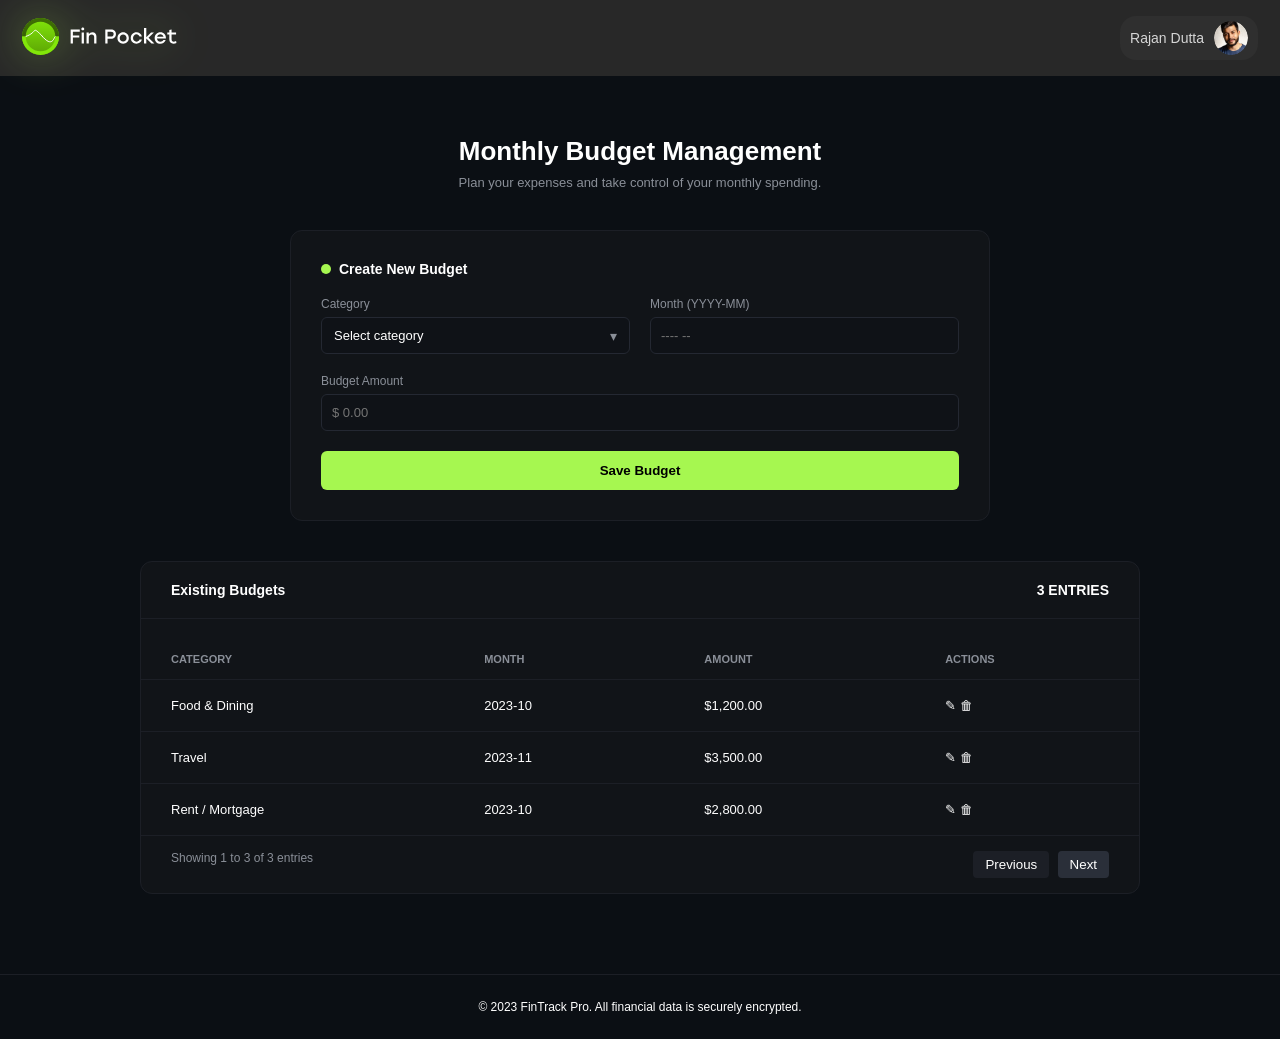
==== buget.html @ e244d8e3 "monthly buget done" ====
<!doctype html>
<html lang="en">
  <head>
    <meta charset="UTF-8" />
    <meta name="viewport" content="width=device-width, initial-scale=1.0" />
    <title>Fin Pocket Dashboard</title>

    <link
      href="https://fonts.googleapis.com/css2?family=Poppins:wght@300;400;500;600;700&display=swap"
      rel="stylesheet"
    />

    <link rel="stylesheet" href="topbar.css" />
    <link rel="stylesheet" href="./styles/buget.css" />
  </head>

  <body>
    <!-- NAVBAR -->
    <header class="topbar">
      <div class="topbar-left">
        <div class="brand">
          <a
            href="https://bikram8538.github.io/fin-pocket/"
            target="_blank"
            class="brand-logo"
          >
            <figure>
              <img src="./assets/dashboard/logo.svg" alt="logo" />
            </figure>
          </a>
        </div>
      </div>

      <div class="topbar-right">
        

        <div class="profile-mini">
          <strong class="name">Rajan Dutta</strong>
          <span class="avatar"></span>
        </div>
      </div>
    </header>

  
    <div class="title-section">
      <h1>Monthly Budget Management</h1>
      <p>Plan your expenses and take control of your monthly spending.</p>
    </div>

  
    <div class="card budget-card">
      <div class="card-header">
        <span class="green-dot"></span>
        Create New Budget
      </div>

      <div class="form-row">
       <div class="form-group custom-select-wrapper">
  <label>Category</label>

  <div class="custom-select">
    <div class="select-trigger">
      Select category
    </div>

    <div class="select-dropdown">
      <div class="select-item">Housing</div>
      <div class="select-item">Food</div>
      <div class="select-item">Transport</div>
      <div class="select-item">Bills</div>
      <div class="select-item">EMI</div>
    </div>
  </div>
</div>

        <div class="form-group">
          <label>Month (YYYY-MM)</label>
          <input type="text" placeholder="---- --" />
        </div>
      </div>

      <div class="form-group full">
        <label>Budget Amount</label>
        <input type="text" placeholder="$ 0.00" />
      </div>

      <button class="btn-green">Save Budget</button>
    </div>


    <div class="card table-card">
      <div class="card-header table-header">
        <div>
          <span class="green-dot"></span>
          Existing Budgets
        </div>
        <div class="entries">3 ENTRIES</div>
      </div>

      <table>
        <thead>
          <tr>
            <th>CATEGORY</th>
            <th>MONTH</th>
            <th>AMOUNT</th>
            <th>ACTIONS</th>
          </tr>
        </thead>

        <tbody>
          <tr>
            <td>Food & Dining</td>
            <td>2023-10</td>
            <td>$1,200.00</td>
            <td>✎ 🗑</td>
          </tr>

          <tr>
            <td>Travel</td>
            <td>2023-11</td>
            <td>$3,500.00</td>
            <td>✎ 🗑</td>
          </tr>

          <tr>
            <td>Rent / Mortgage</td>
            <td>2023-10</td>
            <td>$2,800.00</td>
            <td>✎ 🗑</td>
          </tr>
        </tbody>
      </table>

      <div class="table-footer">
        <span>Showing 1 to 3 of 3 entries</span>
        <div class="pagination">
          <button>Previous</button>
          <button class="active">Next</button>
        </div>
      </div>
    </div>

    <!-- FOOTER -->
    <div class="footer">
      <p class="foot">
        © 2023 FinTrack Pro. All financial data is securely encrypted.
      </p>
    </div>
  </body>
  <script src="./js/dashboard.js"></script>
</html>
---- topbar.css ----
.brand {
  display: flex;
  align-items: center;
}
.brand-logo {
  filter: drop-shadow(0 0 22px rgba(185, 255, 90, 0.35));
}
.topbar {
  display: flex;
  align-items: center;
  justify-content: space-between;
  background: #282828;
  padding: 16px 22px;
}
.topbar-right {
  display: flex;
  align-items: center;
  gap: 12px;
}

.profile-mini {
  display: flex;
  justify-content: center;
  align-items: center;
  gap: 10px;
  padding: 5px 10px;
  border-radius: 16px;
  border: 1px solid var(--stroke);
  background: rgba(255, 255, 255, 0.03);
}
.profile-mini .name {
  font-size: 14px;
  letter-spacing: var(--letter-spacing-300);
  color: rgba(255, 255, 255, 0.8);
  font-weight: 400;
}
.profile-mini .avatar {
  width: 34px;
  height: 34px;
  border-radius: 50%;
  background: url("../assets/dashboard/profile.svg") center / contain no-repeat;
}

/* ✅ TOPBAR LEFT (menu + h1) */
.topbar-left {
  display: flex;
  align-items: center;
  gap: 12px;
}
---- styles/buget.css ----
* {
  margin: 0;
  padding: 0;
  box-sizing: border-box;
}

body {
  background: #0b0f14;
  font-family: 'Inter', sans-serif;
  color: #ffffff;
}

/* NAVBAR */
.navbar {
  height: 60px;
  background: #12161c;
  display: flex;
  justify-content: space-between;
  align-items: center;
  padding: 0 40px;
  border-bottom: 1px solid #1c1f26;
}

.nav-left {
  display: flex;
  align-items: center;
  gap: 10px;
}

.logo-dot {
  width: 12px;
  height: 12px;
  background: #a6f750;
  border-radius: 50%;
}

.logo-text {
  font-weight: 600;
  font-size: 14px;
}

.nav-right {
  display: flex;
  align-items: center;
  gap: 12px;
}

.profile {
  width: 28px;
  height: 28px;
  background: #999;
  border-radius: 50%;
}

/* TITLE */
.title-section {
  text-align: center;
  margin-top: 60px;
}

.title-section h1 {
  font-size: 26px;
  font-weight: 700;
}

.title-section p {
  font-size: 13px;
  color: #8a8f98;
  margin-top: 8px;
}

/* CARDS */
.card {
  background: #111418;
  border: 1px solid #1c1f26;
  border-radius: 12px;
  padding: 30px;
  margin: 40px auto;
}

.budget-card {
  max-width: 700px;
}

.table-card {
  max-width: 1000px;
  padding: 0;
  overflow: hidden;
}

/* CARD HEADER */
.card-header {
  font-weight: 600;
  font-size: 14px;
  margin-bottom: 20px;
  display: flex;
  align-items: center;
  gap: 8px;
}

.table-header {
  padding: 20px 30px;
  border-bottom: 1px solid #1c1f26;
  justify-content: space-between;
}

.green-dot {
  width: 10px;
  height: 10px;
  background: #a6f750;
  border-radius: 50%;
}

/* FORM */
.form-row {
  display: flex;
  gap: 20px;
}

.form-group {
  flex: 1;
  display: flex;
  flex-direction: column;
  margin-bottom: 20px;
}

.form-group label {
  font-size: 12px;
  margin-bottom: 6px;
  color: #8a8f98;
}

input, select {
  background: #0f1217;
  border: 1px solid #242832;
  border-radius: 6px;
  padding: 10px;
  color: white;
  font-size: 13px;
}

.full {
  width: 100%;
}

.btn-green {
  background: #a6f750;
  color: black;
  border: none;
  padding: 12px;
  border-radius: 6px;
  font-weight: 600;
  width: 100%;
  cursor: pointer;
  transition: 0.3s;
}

.btn-green:hover {
  background: #93e640;
}

/* TABLE */
table {
  width: 100%;
  border-collapse: collapse;
}

th {
  font-size: 11px;
  color: #8a8f98;
  text-align: left;
  padding: 14px 30px;
  border-bottom: 1px solid #1c1f26;
}

td {
  padding: 18px 30px;
  border-bottom: 1px solid #1c1f26;
  font-size: 13px;
}

tbody tr:hover {
  background: #151a21;
}

/* FOOTER */
.table-footer {
  display: flex;
  justify-content: space-between;
  padding: 15px 30px;
  font-size: 12px;
  color: #8a8f98;
}

.pagination button {
  background: #1c1f26;
  border: none;
  color: white;
  padding: 6px 12px;
  border-radius: 4px;
  margin-left: 5px;
  cursor: pointer;
}

.pagination .active {
  background: #2a2f39;
}

/* PAGE FOOTER */
.footer {
  text-align: center;
  font-size: 12px;
  color:#FFFFFF;
  padding: 25px 0;
  margin-top: 80px;

  border-top: 1px solid #1c1f26;
  background: #0b0f14;   
}
/* CUSTOM SELECT */
.custom-select {
  position: relative;
  width: 100%;
}

.select-trigger {
  background: #0f1217;
  border: 1px solid #242832;
  border-radius: 6px;
  padding: 10px;
  font-size: 13px;
  cursor: pointer;
}

/* DROPDOWN CARD */
.select-dropdown {
  position: absolute;
  top: 110%;
  left: 0;
  width: 100%;
  background: #2a2a2a;
  border-radius: 12px;
  padding: 15px 0;
  display: none;
  box-shadow: 0 10px 25px rgba(0,0,0,0.4);
  z-index: 10;
}

/* ITEM STYLE */
.select-item {
  padding: 12px 20px;
  display: flex;
  justify-content: space-between;
  align-items: center;
  cursor: pointer;
  color: white;
  font-size: 14px;
  position: relative;
}


.select-item::after {
  content: "↗";
  position: absolute;
  right: 20px;
  background: #a6f750;
  color: black;
  font-size: 12px;
  width: 22px;
  height: 22px;
  border-radius: 50%;
  display: flex;
  align-items: center;
  justify-content: center;
}

.select-item:hover {
  background: rgba(166, 247, 80, 0.08);
}
.select-trigger {
  background: #0f1217;
  border: 1px solid #242832;
  border-radius: 6px;
  padding: 10px 40px 10px 12px;  /* right side space */
  font-size: 13px;
  cursor: pointer;
  position: relative;
}


.select-trigger::after {
  content: "▾";
  position: absolute;
  right: 12px;
  top: 50%;
  transform: translateY(-50%);
  font-size: 14px;
  color: #8a8f98;
  pointer-events: none;
  transition: 0.3s;
}
img {
  max-width: 100%;
  height: auto;
}

.container {
  width: 100%;
  padding: 0 15px;
}

/* Rotate when open */
.custom-select.active .select-trigger::after {
  transform: translateY(-50%) rotate(180deg);
}
/* ===============================
   RESPONSIVE DESIGN
================================= */

/* Large Devices (1200px and down) */
@media (max-width: 1200px) {
  .table-card {
    max-width: 95%;
  }

  .budget-card {
    max-width: 90%;
  }
}

/* Medium Devices (992px and down) */
@media (max-width: 992px) {

  .title-section h1 {
    font-size: 22px;
  }

  .card {
    padding: 25px;
  }

  th, td {
    padding: 14px 20px;
  }
}

/* Tablets (768px and down) */
@media (max-width: 768px) {

  /* Navbar */
  .topbar {
    padding: 0 20px;
  }

  .profile-mini .name {
    display: none;
  }

  /* Form Row Stack */
  .form-row {
    flex-direction: column;
  }

  .budget-card {
    padding: 20px;
  }

  .table-card {
    margin: 20px;
  }

  /* Table Scroll */
  .table-card {
    overflow-x: auto;
  }

  table {
    min-width: 700px;
  }

  .table-footer {
    flex-direction: column;
    gap: 10px;
    align-items: flex-start;
  }
}

/* Mobile Devices (576px and down) */
@media (max-width: 576px) {

  .title-section {
    margin-top: 40px;
    padding: 0 15px;
  }

  .title-section h1 {
    font-size: 18px;
  }

  .title-section p {
    font-size: 12px;
  }

  .card {
    margin: 20px 15px;
    padding: 18px;
  }

  .card-header {
    font-size: 13px;
  }

  th {
    font-size: 10px;
  }

  td {
    font-size: 12px;
  }

  .btn-green {
    padding: 10px;
    font-size: 13px;
  }

  .footer {
    padding: 20px 10px;
    font-size: 11px;
  }
}

/* Small Mobile (400px and down) */
@media (max-width: 400px) {

  .title-section h1 {
    font-size: 16px;
  }

  .select-trigger {
    font-size: 12px;
    padding: 8px 35px 8px 10px;
  }

  input {
    font-size: 12px;
    padding: 8px;
  }

  .card {
    padding: 15px;
  }

  .pagination button {
    padding: 5px 8px;
    font-size: 11px;
  }
}

/* Extra Small Devices (320px and down) */
@media (max-width: 320px) {

  body {
    font-size: 12px;
  }

  .title-section h1 {
    font-size: 14px;
  }

  .title-section p {
    font-size: 11px;
  }

  .card {
    margin: 15px 8px;
    padding: 12px;
  }

  .btn-green {
    font-size: 12px;
    padding: 8px;
  }

  .table-footer span {
    font-size: 10px;
  }

  .pagination button {
    font-size: 10px;
    padding: 4px 6px;
  }
}
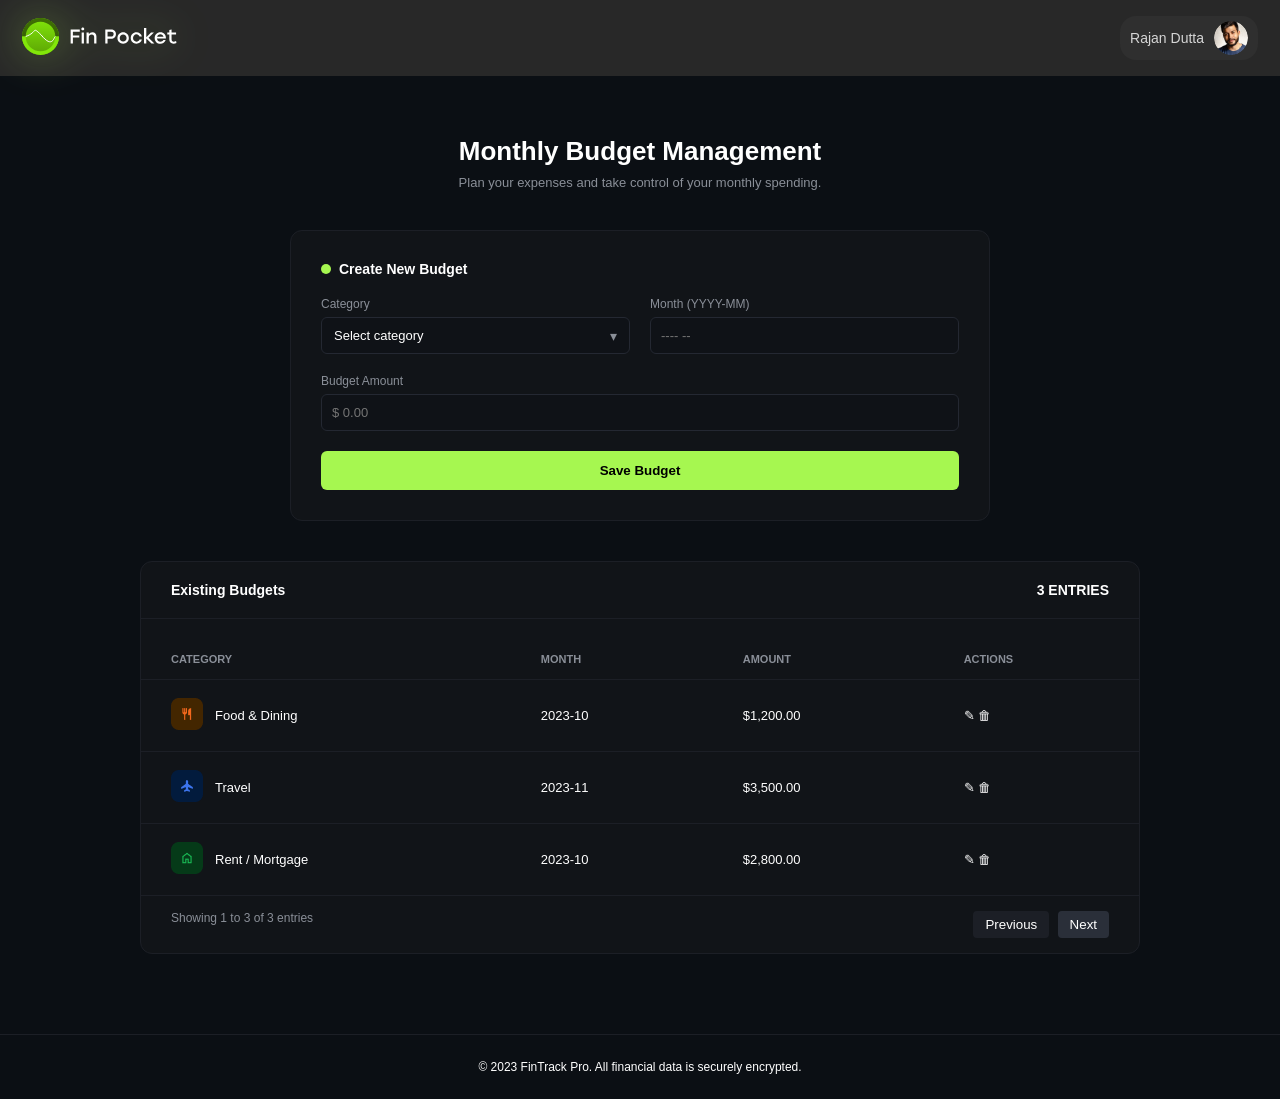
==== commit 3a8b8202: "icon complete" ====
--- a/buget.html
+++ b/buget.html
@@ -109,26 +109,44 @@
 
         <tbody>
           <tr>
-            <td>Food & Dining</td>
-            <td>2023-10</td>
-            <td>$1,200.00</td>
-            <td>✎ 🗑</td>
-          </tr>
+       <tbody>
+  <tr>
+    <td>
+      <div class="category">
+        <span class="cat-icon food"><img src="./assets/icon-1.png" alt=""></span>
+        Food & Dining
+      </div>
+    </td>
+    <td>2023-10</td>
+    <td>$1,200.00</td>
+    <td class="actions">✎ 🗑</td>
+  </tr>
 
-          <tr>
-            <td>Travel</td>
-            <td>2023-11</td>
-            <td>$3,500.00</td>
-            <td>✎ 🗑</td>
-          </tr>
+  <tr>
+    <td>
+      <div class="category">
+        <span class="cat-icon travel"><img src="./assets/icon-2.png" alt=""></span>
+        Travel
+      </div>
+    </td>
+    <td>2023-11</td>
+    <td>$3,500.00</td>
+    <td class="actions">✎ 🗑</td>
+  </tr>
 
-          <tr>
-            <td>Rent / Mortgage</td>
-            <td>2023-10</td>
-            <td>$2,800.00</td>
-            <td>✎ 🗑</td>
-          </tr>
-        </tbody>
+  <tr>
+    <td>
+      <div class="category">
+        <span class="cat-icon rent"><img src="./assets/icon-3.png" alt=""></span>
+        Rent / Mortgage
+      </div>
+    </td>
+    <td>2023-10</td>
+    <td>$2,800.00</td>
+    <td class="actions">✎ 🗑</td>
+  </tr>
+</tbody>
+
       </table>
 
       <div class="table-footer">
--- a/styles/buget.css
+++ b/styles/buget.css
@@ -6,7 +6,7 @@
 
 body {
   background: #0b0f14;
-  font-family: 'Inter', sans-serif;
+  font-family: "Inter", sans-serif;
   color: #ffffff;
 }
 
@@ -116,6 +116,16 @@
   display: flex;
   gap: 20px;
 }
+.category {
+  display: flex;
+  display: flex;
+  align-items: center;
+}
+.cat-icon > img {
+  width: 32px;
+  object-fit: cover;
+  margin-right: 12px;
+}
 
 .form-group {
   flex: 1;
@@ -130,7 +140,8 @@
   color: #8a8f98;
 }
 
-input, select {
+input,
+select {
   background: #0f1217;
   border: 1px solid #242832;
   border-radius: 6px;
@@ -210,12 +221,12 @@
 .footer {
   text-align: center;
   font-size: 12px;
-  color:#FFFFFF;
+  color: #ffffff;
   padding: 25px 0;
   margin-top: 80px;
 
   border-top: 1px solid #1c1f26;
-  background: #0b0f14;   
+  background: #0b0f14;
 }
 /* CUSTOM SELECT */
 .custom-select {
@@ -242,7 +253,7 @@
   border-radius: 12px;
   padding: 15px 0;
   display: none;
-  box-shadow: 0 10px 25px rgba(0,0,0,0.4);
+  box-shadow: 0 10px 25px rgba(0, 0, 0, 0.4);
   z-index: 10;
 }
 
@@ -257,7 +268,6 @@
   font-size: 14px;
   position: relative;
 }
-
 
 .select-item::after {
   content: "↗";
@@ -281,12 +291,11 @@
   background: #0f1217;
   border: 1px solid #242832;
   border-radius: 6px;
-  padding: 10px 40px 10px 12px;  /* right side space */
+  padding: 10px 40px 10px 12px; /* right side space */
   font-size: 13px;
   cursor: pointer;
   position: relative;
 }
-
 
 .select-trigger::after {
   content: "▾";
@@ -330,7 +339,6 @@
 
 /* Medium Devices (992px and down) */
 @media (max-width: 992px) {
-
   .title-section h1 {
     font-size: 22px;
   }
@@ -339,14 +347,14 @@
     padding: 25px;
   }
 
-  th, td {
+  th,
+  td {
     padding: 14px 20px;
   }
 }
 
 /* Tablets (768px and down) */
 @media (max-width: 768px) {
-
   /* Navbar */
   .topbar {
     padding: 0 20px;
@@ -387,7 +395,6 @@
 
 /* Mobile Devices (576px and down) */
 @media (max-width: 576px) {
-
   .title-section {
     margin-top: 40px;
     padding: 0 15px;
@@ -402,7 +409,7 @@
   }
 
   .card {
-    margin: 20px 15px;
+    margin: 20px auto 15px;
     padding: 18px;
   }
 
@@ -431,7 +438,6 @@
 
 /* Small Mobile (400px and down) */
 @media (max-width: 400px) {
-
   .title-section h1 {
     font-size: 16px;
   }
@@ -458,7 +464,6 @@
 
 /* Extra Small Devices (320px and down) */
 @media (max-width: 320px) {
-
   body {
     font-size: 12px;
   }
@@ -472,7 +477,7 @@
   }
 
   .card {
-    margin: 15px 8px;
+    margin: 15px auto 8px;
     padding: 12px;
   }
 
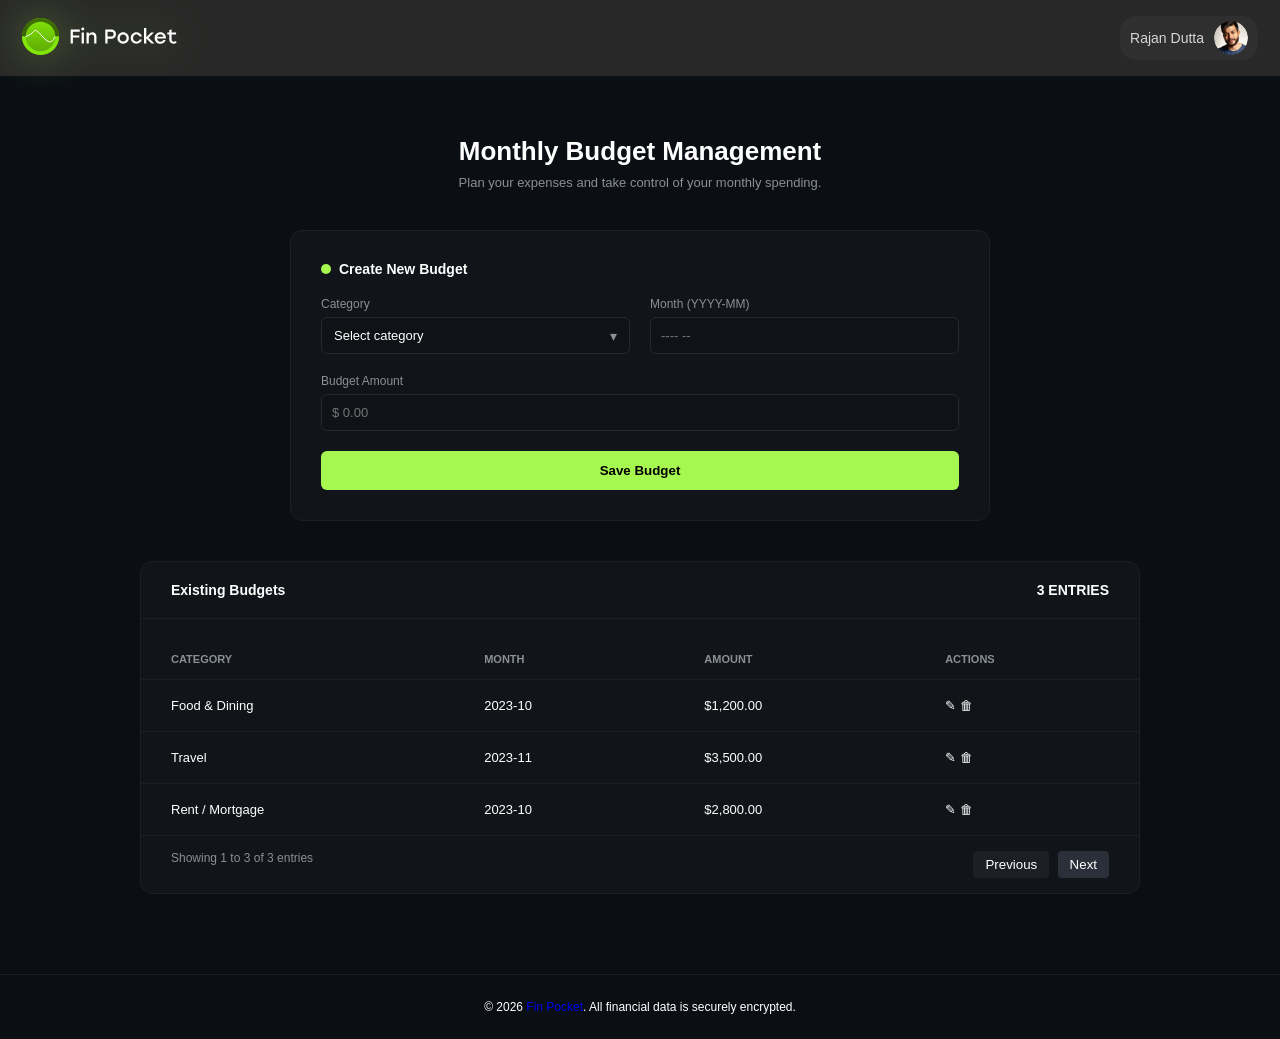
==== commit e2c20763: "icon added category" ====
--- a/buget.html
+++ b/buget.html
@@ -1,169 +1,146 @@
 <!doctype html>
 <html lang="en">
-  <head>
-    <meta charset="UTF-8" />
-    <meta name="viewport" content="width=device-width, initial-scale=1.0" />
-    <title>Fin Pocket Dashboard</title>
 
-    <link
-      href="https://fonts.googleapis.com/css2?family=Poppins:wght@300;400;500;600;700&display=swap"
-      rel="stylesheet"
-    />
+<head>
+  <meta charset="UTF-8" />
+  <meta name="viewport" content="width=device-width, initial-scale=1.0" />
+  <title>Fin Pocket Dashboard</title>
 
-    <link rel="stylesheet" href="topbar.css" />
-    <link rel="stylesheet" href="./styles/buget.css" />
-  </head>
+  <link href="https://fonts.googleapis.com/css2?family=Poppins:wght@300;400;500;600;700&display=swap"
+    rel="stylesheet" />
 
-  <body>
-    <!-- NAVBAR -->
-    <header class="topbar">
-      <div class="topbar-left">
-        <div class="brand">
-          <a
-            href="https://bikram8538.github.io/fin-pocket/"
-            target="_blank"
-            class="brand-logo"
-          >
-            <figure>
-              <img src="./assets/dashboard/logo.svg" alt="logo" />
-            </figure>
-          </a>
+  <link rel="stylesheet" href="topbar.css" />
+  <link rel="stylesheet" href="./styles/buget.css" />
+</head>
+
+<body>
+  <!-- NAVBAR -->
+  <header class="topbar">
+    <div class="topbar-left">
+      <div class="brand">
+        <a href="https://bikram8538.github.io/fin-pocket/" target="_blank" class="brand-logo">
+          <figure>
+            <img src="./assets/dashboard/logo.svg" alt="logo" />
+          </figure>
+        </a>
+      </div>
+    </div>
+
+    <div class="topbar-right">
+
+
+      <div class="profile-mini">
+        <strong class="name">Rajan Dutta</strong>
+        <span class="avatar"></span>
+      </div>
+    </div>
+  </header>
+
+
+  <div class="title-section">
+    <h1>Monthly Budget Management</h1>
+    <p>Plan your expenses and take control of your monthly spending.</p>
+  </div>
+
+
+  <div class="card budget-card">
+    <div class="card-header">
+      <span class="green-dot"></span>
+      Create New Budget
+    </div>
+
+    <div class="form-row">
+      <div class="form-group custom-select-wrapper">
+        <label>Category</label>
+
+        <div class="custom-select">
+          <div class="select-trigger">
+            Select category
+          </div>
+
+          <div class="select-dropdown">
+            <div class="select-item">Housing</div>
+            <div class="select-item">Food</div>
+            <div class="select-item">Transport</div>
+            <div class="select-item">Bills</div>
+            <div class="select-item">EMI</div>
+          </div>
         </div>
       </div>
 
-      <div class="topbar-right">
-        
-
-        <div class="profile-mini">
-          <strong class="name">Rajan Dutta</strong>
-          <span class="avatar"></span>
-        </div>
-      </div>
-    </header>
-
-  
-    <div class="title-section">
-      <h1>Monthly Budget Management</h1>
-      <p>Plan your expenses and take control of your monthly spending.</p>
-    </div>
-
-  
-    <div class="card budget-card">
-      <div class="card-header">
-        <span class="green-dot"></span>
-        Create New Budget
-      </div>
-
-      <div class="form-row">
-       <div class="form-group custom-select-wrapper">
-  <label>Category</label>
-
-  <div class="custom-select">
-    <div class="select-trigger">
-      Select category
-    </div>
-
-    <div class="select-dropdown">
-      <div class="select-item">Housing</div>
-      <div class="select-item">Food</div>
-      <div class="select-item">Transport</div>
-      <div class="select-item">Bills</div>
-      <div class="select-item">EMI</div>
-    </div>
-  </div>
-</div>
-
-        <div class="form-group">
-          <label>Month (YYYY-MM)</label>
-          <input type="text" placeholder="---- --" />
-        </div>
-      </div>
-
-      <div class="form-group full">
-        <label>Budget Amount</label>
-        <input type="text" placeholder="$ 0.00" />
-      </div>
-
-      <button class="btn-green">Save Budget</button>
-    </div>
-
-
-    <div class="card table-card">
-      <div class="card-header table-header">
-        <div>
-          <span class="green-dot"></span>
-          Existing Budgets
-        </div>
-        <div class="entries">3 ENTRIES</div>
-      </div>
-
-      <table>
-        <thead>
-          <tr>
-            <th>CATEGORY</th>
-            <th>MONTH</th>
-            <th>AMOUNT</th>
-            <th>ACTIONS</th>
-          </tr>
-        </thead>
-
-        <tbody>
-          <tr>
-       <tbody>
-  <tr>
-    <td>
-      <div class="category">
-        <span class="cat-icon food"><img src="./assets/icon-1.png" alt=""></span>
-        Food & Dining
-      </div>
-    </td>
-    <td>2023-10</td>
-    <td>$1,200.00</td>
-    <td class="actions">✎ 🗑</td>
-  </tr>
-
-  <tr>
-    <td>
-      <div class="category">
-        <span class="cat-icon travel"><img src="./assets/icon-2.png" alt=""></span>
-        Travel
-      </div>
-    </td>
-    <td>2023-11</td>
-    <td>$3,500.00</td>
-    <td class="actions">✎ 🗑</td>
-  </tr>
-
-  <tr>
-    <td>
-      <div class="category">
-        <span class="cat-icon rent"><img src="./assets/icon-3.png" alt=""></span>
-        Rent / Mortgage
-      </div>
-    </td>
-    <td>2023-10</td>
-    <td>$2,800.00</td>
-    <td class="actions">✎ 🗑</td>
-  </tr>
-</tbody>
-
-      </table>
-
-      <div class="table-footer">
-        <span>Showing 1 to 3 of 3 entries</span>
-        <div class="pagination">
-          <button>Previous</button>
-          <button class="active">Next</button>
-        </div>
+      <div class="form-group">
+        <label>Month (YYYY-MM)</label>
+        <input type="text" placeholder="---- --" />
       </div>
     </div>
 
-    <!-- FOOTER -->
-    <div class="footer">
-      <p class="foot">
-        © 2023 FinTrack Pro. All financial data is securely encrypted.
-      </p>
+    <div class="form-group full">
+      <label>Budget Amount</label>
+      <input type="text" placeholder="$ 0.00" />
     </div>
-  </body>
-  <script src="./js/dashboard.js"></script>
-</html>
+
+    <button class="btn-green">Save Budget</button>
+  </div>
+
+
+  <div class="card table-card">
+    <div class="card-header table-header">
+      <div>
+        <span class="green-dot"></span>
+        Existing Budgets
+      </div>
+      <div class="entries">3 ENTRIES</div>
+    </div>
+
+    <table>
+      <thead>
+        <tr>
+          <th>CATEGORY</th>
+          <th>MONTH</th>
+          <th>AMOUNT</th>
+          <th>ACTIONS</th>
+        </tr>
+      </thead>
+
+      <tbody>
+        <tr>
+          <td>Food & Dining</td>
+          <td>2023-10</td>
+          <td>$1,200.00</td>
+          <td>✎ 🗑</td>
+        </tr>
+
+        <tr>
+          <td>Travel</td>
+          <td>2023-11</td>
+          <td>$3,500.00</td>
+          <td>✎ 🗑</td>
+        </tr>
+
+        <tr>
+          <td>Rent / Mortgage</td>
+          <td>2023-10</td>
+          <td>$2,800.00</td>
+          <td>✎ 🗑</td>
+        </tr>
+      </tbody>
+    </table>
+
+    <div class="table-footer">
+      <span>Showing 1 to 3 of 3 entries</span>
+      <div class="pagination">
+        <button>Previous</button>
+        <button class="active">Next</button>
+      </div>
+    </div>
+  </div>
+
+  <!-- FOOTER -->
+  <div class="footer">
+    © 2026 <a href="#">Fin Pocket</a>. All financial data is securely encrypted.
+
+  </div>
+</body>
+<script src="./js/dashboard.js"></script>
+
+</html>
--- a/styles/buget.css
+++ b/styles/buget.css
@@ -6,10 +6,12 @@
 
 body {
   background: #0b0f14;
-  font-family: "Inter", sans-serif;
+  font-family: 'Inter', sans-serif;
   color: #ffffff;
 }
-
+a{
+  text-decoration: none;
+}
 /* NAVBAR */
 .navbar {
   height: 60px;
@@ -116,16 +118,6 @@
   display: flex;
   gap: 20px;
 }
-.category {
-  display: flex;
-  display: flex;
-  align-items: center;
-}
-.cat-icon > img {
-  width: 32px;
-  object-fit: cover;
-  margin-right: 12px;
-}
 
 .form-group {
   flex: 1;
@@ -140,8 +132,7 @@
   color: #8a8f98;
 }
 
-input,
-select {
+input, select {
   background: #0f1217;
   border: 1px solid #242832;
   border-radius: 6px;
@@ -221,12 +212,12 @@
 .footer {
   text-align: center;
   font-size: 12px;
-  color: #ffffff;
+  color:#FFFFFF;
   padding: 25px 0;
   margin-top: 80px;
 
   border-top: 1px solid #1c1f26;
-  background: #0b0f14;
+  background: #0b0f14;   
 }
 /* CUSTOM SELECT */
 .custom-select {
@@ -253,7 +244,7 @@
   border-radius: 12px;
   padding: 15px 0;
   display: none;
-  box-shadow: 0 10px 25px rgba(0, 0, 0, 0.4);
+  box-shadow: 0 10px 25px rgba(0,0,0,0.4);
   z-index: 10;
 }
 
@@ -268,6 +259,7 @@
   font-size: 14px;
   position: relative;
 }
+
 
 .select-item::after {
   content: "↗";
@@ -291,11 +283,12 @@
   background: #0f1217;
   border: 1px solid #242832;
   border-radius: 6px;
-  padding: 10px 40px 10px 12px; /* right side space */
+  padding: 10px 40px 10px 12px;  /* right side space */
   font-size: 13px;
   cursor: pointer;
   position: relative;
 }
+
 
 .select-trigger::after {
   content: "▾";
@@ -339,6 +332,7 @@
 
 /* Medium Devices (992px and down) */
 @media (max-width: 992px) {
+
   .title-section h1 {
     font-size: 22px;
   }
@@ -347,14 +341,14 @@
     padding: 25px;
   }
 
-  th,
-  td {
+  th, td {
     padding: 14px 20px;
   }
 }
 
 /* Tablets (768px and down) */
 @media (max-width: 768px) {
+
   /* Navbar */
   .topbar {
     padding: 0 20px;
@@ -395,6 +389,7 @@
 
 /* Mobile Devices (576px and down) */
 @media (max-width: 576px) {
+
   .title-section {
     margin-top: 40px;
     padding: 0 15px;
@@ -409,7 +404,7 @@
   }
 
   .card {
-    margin: 20px auto 15px;
+    margin: 20px 15px;
     padding: 18px;
   }
 
@@ -438,6 +433,7 @@
 
 /* Small Mobile (400px and down) */
 @media (max-width: 400px) {
+
   .title-section h1 {
     font-size: 16px;
   }
@@ -464,6 +460,7 @@
 
 /* Extra Small Devices (320px and down) */
 @media (max-width: 320px) {
+
   body {
     font-size: 12px;
   }
@@ -477,7 +474,7 @@
   }
 
   .card {
-    margin: 15px auto 8px;
+    margin: 15px 8px;
     padding: 12px;
   }
 
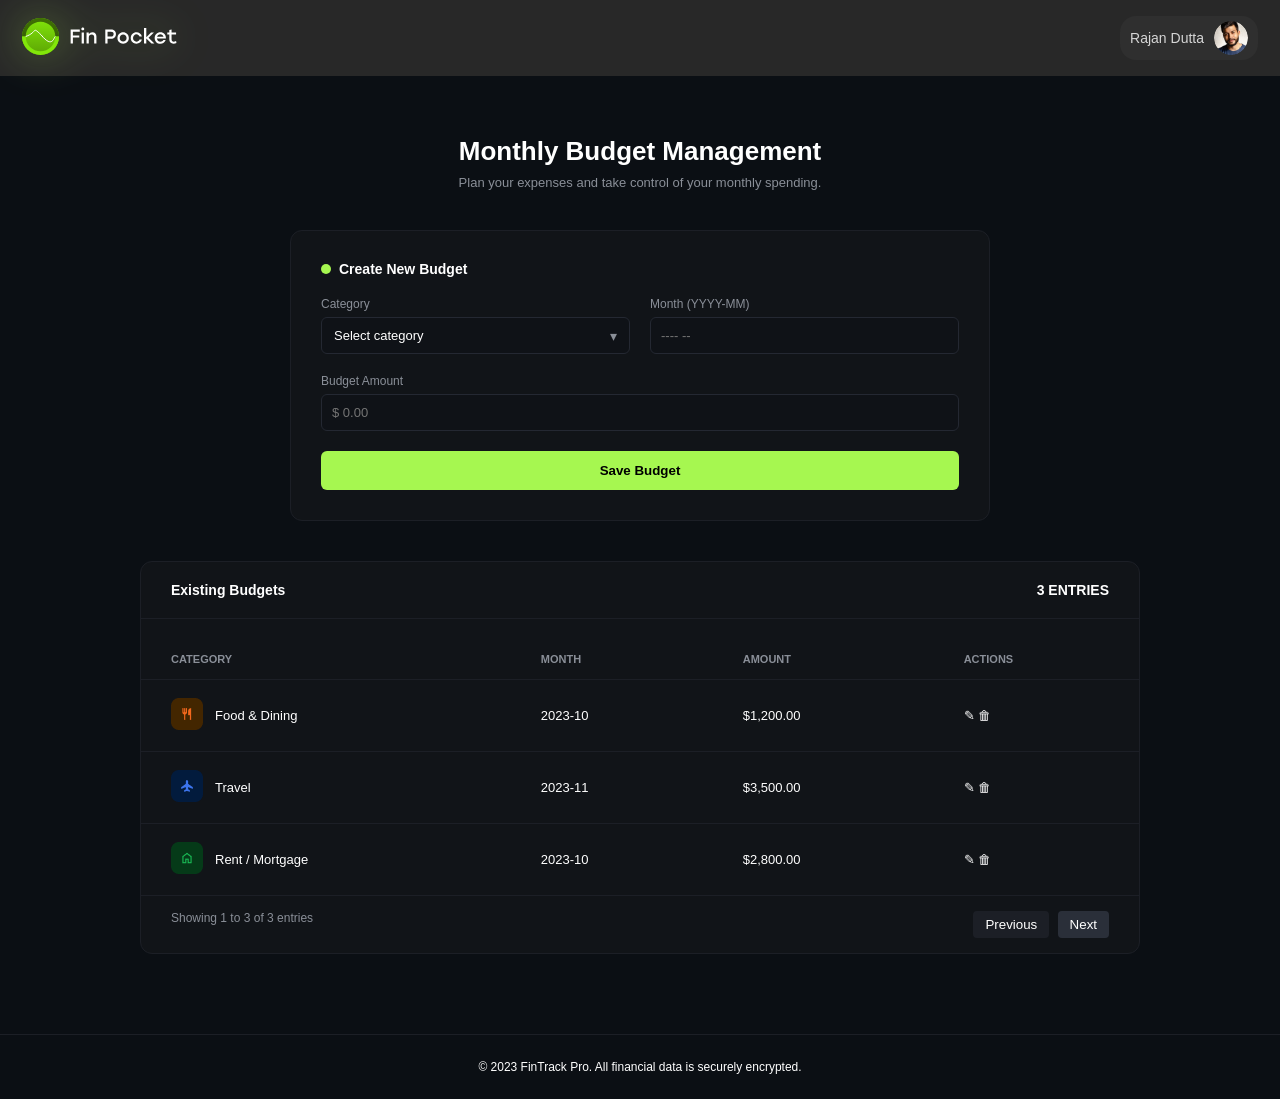
==== commit 86c51b9f: "icons done" ====
--- a/buget.html
+++ b/buget.html
@@ -1,146 +1,169 @@
 <!doctype html>
 <html lang="en">
+  <head>
+    <meta charset="UTF-8" />
+    <meta name="viewport" content="width=device-width, initial-scale=1.0" />
+    <title>Fin Pocket Dashboard</title>
 
-<head>
-  <meta charset="UTF-8" />
-  <meta name="viewport" content="width=device-width, initial-scale=1.0" />
-  <title>Fin Pocket Dashboard</title>
+    <link
+      href="https://fonts.googleapis.com/css2?family=Poppins:wght@300;400;500;600;700&display=swap"
+      rel="stylesheet"
+    />
 
-  <link href="https://fonts.googleapis.com/css2?family=Poppins:wght@300;400;500;600;700&display=swap"
-    rel="stylesheet" />
+    <link rel="stylesheet" href="topbar.css" />
+    <link rel="stylesheet" href="./styles/buget.css" />
+  </head>
 
-  <link rel="stylesheet" href="topbar.css" />
-  <link rel="stylesheet" href="./styles/buget.css" />
-</head>
+  <body>
+    <!-- NAVBAR -->
+    <header class="topbar">
+      <div class="topbar-left">
+        <div class="brand">
+          <a
+            href="https://bikram8538.github.io/fin-pocket/"
+            target="_blank"
+            class="brand-logo"
+          >
+            <figure>
+              <img src="./assets/dashboard/logo.svg" alt="logo" />
+            </figure>
+          </a>
+        </div>
+      </div>
 
-<body>
-  <!-- NAVBAR -->
-  <header class="topbar">
-    <div class="topbar-left">
-      <div class="brand">
-        <a href="https://bikram8538.github.io/fin-pocket/" target="_blank" class="brand-logo">
-          <figure>
-            <img src="./assets/dashboard/logo.svg" alt="logo" />
-          </figure>
-        </a>
+      <div class="topbar-right">
+        
+
+        <div class="profile-mini">
+          <strong class="name">Rajan Dutta</strong>
+          <span class="avatar"></span>
+        </div>
+      </div>
+    </header>
+
+  
+    <div class="title-section">
+      <h1>Monthly Budget Management</h1>
+      <p>Plan your expenses and take control of your monthly spending.</p>
+    </div>
+
+  
+    <div class="card budget-card">
+      <div class="card-header">
+        <span class="green-dot"></span>
+        Create New Budget
+      </div>
+
+      <div class="form-row">
+       <div class="form-group custom-select-wrapper">
+  <label>Category</label>
+
+  <div class="custom-select">
+    <div class="select-trigger">
+      Select category
+    </div>
+
+    <div class="select-dropdown">
+      <div class="select-item">Housing</div>
+      <div class="select-item">Food</div>
+      <div class="select-item">Transport</div>
+      <div class="select-item">Bills</div>
+      <div class="select-item">EMI</div>
+    </div>
+  </div>
+</div>
+
+        <div class="form-group">
+          <label>Month (YYYY-MM)</label>
+          <input type="text" placeholder="---- --" />
+        </div>
+      </div>
+
+      <div class="form-group full">
+        <label>Budget Amount</label>
+        <input type="text" placeholder="$ 0.00" />
+      </div>
+
+      <button class="btn-green">Save Budget</button>
+    </div>
+
+
+    <div class="card table-card">
+      <div class="card-header table-header">
+        <div>
+          <span class="green-dot"></span>
+          Existing Budgets
+        </div>
+        <div class="entries">3 ENTRIES</div>
+      </div>
+
+      <table>
+        <thead>
+          <tr>
+            <th>CATEGORY</th>
+            <th>MONTH</th>
+            <th>AMOUNT</th>
+            <th>ACTIONS</th>
+          </tr>
+        </thead>
+
+        <tbody>
+          <tr>
+       <tbody>
+  <tr>
+    <td>
+      <div class="category">
+        <span class="cat-icon food"><img src="./assets/icon-1.png" alt=""></span>
+        Food & Dining
+      </div>
+    </td>
+    <td>2023-10</td>
+    <td>$1,200.00</td>
+    <td class="actions">✎ 🗑</td>
+  </tr>
+
+  <tr>
+    <td>
+      <div class="category">
+        <span class="cat-icon travel"><img src="./assets/icon-2.png" alt=""></span>
+        Travel
+      </div>
+    </td>
+    <td>2023-11</td>
+    <td>$3,500.00</td>
+    <td class="actions">✎ 🗑</td>
+  </tr>
+
+  <tr>
+    <td>
+      <div class="category">
+        <span class="cat-icon rent"><img src="./assets/icon-3.png" alt=""></span>
+        Rent / Mortgage
+      </div>
+    </td>
+    <td>2023-10</td>
+    <td>$2,800.00</td>
+    <td class="actions">✎ 🗑</td>
+  </tr>
+</tbody>
+
+      </table>
+
+      <div class="table-footer">
+        <span>Showing 1 to 3 of 3 entries</span>
+        <div class="pagination">
+          <button>Previous</button>
+          <button class="active">Next</button>
+        </div>
       </div>
     </div>
 
-    <div class="topbar-right">
-
-
-      <div class="profile-mini">
-        <strong class="name">Rajan Dutta</strong>
-        <span class="avatar"></span>
-      </div>
+    <!-- FOOTER -->
+    <div class="footer">
+      <p class="foot">
+        © 2023 FinTrack Pro. All financial data is securely encrypted.
+      </p>
     </div>
-  </header>
-
-
-  <div class="title-section">
-    <h1>Monthly Budget Management</h1>
-    <p>Plan your expenses and take control of your monthly spending.</p>
-  </div>
-
-
-  <div class="card budget-card">
-    <div class="card-header">
-      <span class="green-dot"></span>
-      Create New Budget
-    </div>
-
-    <div class="form-row">
-      <div class="form-group custom-select-wrapper">
-        <label>Category</label>
-
-        <div class="custom-select">
-          <div class="select-trigger">
-            Select category
-          </div>
-
-          <div class="select-dropdown">
-            <div class="select-item">Housing</div>
-            <div class="select-item">Food</div>
-            <div class="select-item">Transport</div>
-            <div class="select-item">Bills</div>
-            <div class="select-item">EMI</div>
-          </div>
-        </div>
-      </div>
-
-      <div class="form-group">
-        <label>Month (YYYY-MM)</label>
-        <input type="text" placeholder="---- --" />
-      </div>
-    </div>
-
-    <div class="form-group full">
-      <label>Budget Amount</label>
-      <input type="text" placeholder="$ 0.00" />
-    </div>
-
-    <button class="btn-green">Save Budget</button>
-  </div>
-
-
-  <div class="card table-card">
-    <div class="card-header table-header">
-      <div>
-        <span class="green-dot"></span>
-        Existing Budgets
-      </div>
-      <div class="entries">3 ENTRIES</div>
-    </div>
-
-    <table>
-      <thead>
-        <tr>
-          <th>CATEGORY</th>
-          <th>MONTH</th>
-          <th>AMOUNT</th>
-          <th>ACTIONS</th>
-        </tr>
-      </thead>
-
-      <tbody>
-        <tr>
-          <td>Food & Dining</td>
-          <td>2023-10</td>
-          <td>$1,200.00</td>
-          <td>✎ 🗑</td>
-        </tr>
-
-        <tr>
-          <td>Travel</td>
-          <td>2023-11</td>
-          <td>$3,500.00</td>
-          <td>✎ 🗑</td>
-        </tr>
-
-        <tr>
-          <td>Rent / Mortgage</td>
-          <td>2023-10</td>
-          <td>$2,800.00</td>
-          <td>✎ 🗑</td>
-        </tr>
-      </tbody>
-    </table>
-
-    <div class="table-footer">
-      <span>Showing 1 to 3 of 3 entries</span>
-      <div class="pagination">
-        <button>Previous</button>
-        <button class="active">Next</button>
-      </div>
-    </div>
-  </div>
-
-  <!-- FOOTER -->
-  <div class="footer">
-    © 2026 <a href="#">Fin Pocket</a>. All financial data is securely encrypted.
-
-  </div>
-</body>
-<script src="./js/dashboard.js"></script>
-
-</html>+  </body>
+  <script src="./js/dashboard.js"></script>
+</html>
--- a/styles/buget.css
+++ b/styles/buget.css
@@ -6,7 +6,7 @@
 
 body {
   background: #0b0f14;
-  font-family: 'Inter', sans-serif;
+  font-family: "Inter", sans-serif;
   color: #ffffff;
 }
 a{
@@ -118,6 +118,16 @@
   display: flex;
   gap: 20px;
 }
+.category {
+  display: flex;
+  display: flex;
+  align-items: center;
+}
+.cat-icon > img {
+  width: 32px;
+  object-fit: cover;
+  margin-right: 12px;
+}
 
 .form-group {
   flex: 1;
@@ -132,7 +142,8 @@
   color: #8a8f98;
 }
 
-input, select {
+input,
+select {
   background: #0f1217;
   border: 1px solid #242832;
   border-radius: 6px;
@@ -212,12 +223,12 @@
 .footer {
   text-align: center;
   font-size: 12px;
-  color:#FFFFFF;
+  color: #ffffff;
   padding: 25px 0;
   margin-top: 80px;
 
   border-top: 1px solid #1c1f26;
-  background: #0b0f14;   
+  background: #0b0f14;
 }
 /* CUSTOM SELECT */
 .custom-select {
@@ -244,7 +255,7 @@
   border-radius: 12px;
   padding: 15px 0;
   display: none;
-  box-shadow: 0 10px 25px rgba(0,0,0,0.4);
+  box-shadow: 0 10px 25px rgba(0, 0, 0, 0.4);
   z-index: 10;
 }
 
@@ -259,7 +270,6 @@
   font-size: 14px;
   position: relative;
 }
-
 
 .select-item::after {
   content: "↗";
@@ -283,12 +293,11 @@
   background: #0f1217;
   border: 1px solid #242832;
   border-radius: 6px;
-  padding: 10px 40px 10px 12px;  /* right side space */
+  padding: 10px 40px 10px 12px; /* right side space */
   font-size: 13px;
   cursor: pointer;
   position: relative;
 }
-
 
 .select-trigger::after {
   content: "▾";
@@ -332,7 +341,6 @@
 
 /* Medium Devices (992px and down) */
 @media (max-width: 992px) {
-
   .title-section h1 {
     font-size: 22px;
   }
@@ -341,14 +349,14 @@
     padding: 25px;
   }
 
-  th, td {
+  th,
+  td {
     padding: 14px 20px;
   }
 }
 
 /* Tablets (768px and down) */
 @media (max-width: 768px) {
-
   /* Navbar */
   .topbar {
     padding: 0 20px;
@@ -389,7 +397,6 @@
 
 /* Mobile Devices (576px and down) */
 @media (max-width: 576px) {
-
   .title-section {
     margin-top: 40px;
     padding: 0 15px;
@@ -404,7 +411,7 @@
   }
 
   .card {
-    margin: 20px 15px;
+    margin: 20px auto 15px;
     padding: 18px;
   }
 
@@ -433,7 +440,6 @@
 
 /* Small Mobile (400px and down) */
 @media (max-width: 400px) {
-
   .title-section h1 {
     font-size: 16px;
   }
@@ -460,7 +466,6 @@
 
 /* Extra Small Devices (320px and down) */
 @media (max-width: 320px) {
-
   body {
     font-size: 12px;
   }
@@ -474,7 +479,7 @@
   }
 
   .card {
-    margin: 15px 8px;
+    margin: 15px auto 8px;
     padding: 12px;
   }
 
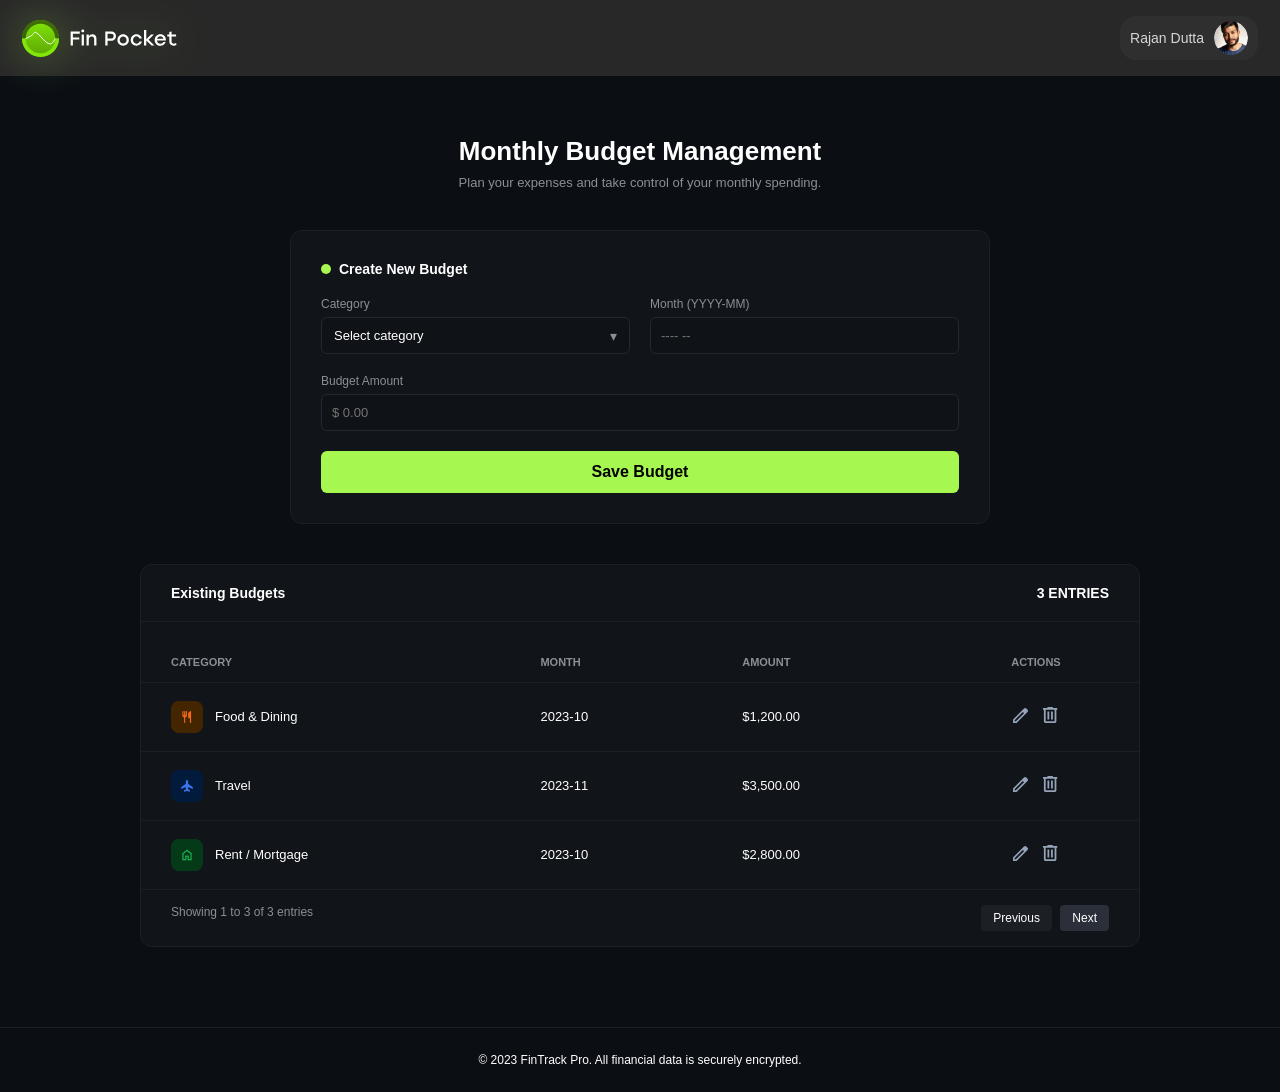
==== commit 796e9aae: "add edit icon added to buget" ====
--- a/buget.html
+++ b/buget.html
@@ -119,7 +119,12 @@
     </td>
     <td>2023-10</td>
     <td>$1,200.00</td>
-    <td class="actions">✎ 🗑</td>
+    <td>
+                  <ul class="actions">
+                    <li><button class="edit-btn-ico"></button></li>
+                    <li><button class="del-btn-ico"></button></li>
+                  </ul>
+                </td>
   </tr>
 
   <tr>
@@ -131,7 +136,12 @@
     </td>
     <td>2023-11</td>
     <td>$3,500.00</td>
-    <td class="actions">✎ 🗑</td>
+    <td>
+                  <ul class="actions">
+                    <li><button class="edit-btn-ico"></button></li>
+                    <li><button class="del-btn-ico"></button></li>
+                  </ul>
+                </td>
   </tr>
 
   <tr>
@@ -143,7 +153,12 @@
     </td>
     <td>2023-10</td>
     <td>$2,800.00</td>
-    <td class="actions">✎ 🗑</td>
+    <td>
+                  <ul class="actions">
+                    <li><button class="edit-btn-ico"></button></li>
+                    <li><button class="del-btn-ico"></button></li>
+                  </ul>
+                </td>
   </tr>
 </tbody>
 
--- a/styles/buget.css
+++ b/styles/buget.css
@@ -9,8 +9,40 @@
   font-family: "Inter", sans-serif;
   color: #ffffff;
 }
+ul{
+  list-style: none;
+}
 a{
   text-decoration: none;
+}
+button,
+input {
+  border: 0;
+  outline: 0;
+  background: none;
+  color: inherit;
+  font: inherit;
+}
+button {
+  cursor: pointer;
+  transition: 0.3s all ease;
+}
+button:hover {
+  opacity: 0.8;
+}
+a {
+  text-decoration: none;
+  color: inherit;
+}
+img {
+  display: block;
+  max-width: 100%;
+  min-height: 100%;
+  object-fit: cover;
+}
+figure {
+  overflow: hidden;
+
 }
 /* NAVBAR */
 .navbar {
@@ -185,7 +217,9 @@
   padding: 14px 30px;
   border-bottom: 1px solid #1c1f26;
 }
-
+table th:nth-child(4){
+  text-align: center;
+}
 td {
   padding: 18px 30px;
   border-bottom: 1px solid #1c1f26;
@@ -196,6 +230,22 @@
   background: #151a21;
 }
 
+.actions{
+  display: flex;
+  justify-content: center;
+  align-items: center;
+  gap: 10px;
+}
+.edit-btn-ico{
+  width: 20px;
+  height: 20px;
+  background: url('../assets/expences/edit-ico.svg') center / 15px no-repeat;
+}
+.del-btn-ico{
+  width: 20px;
+  height: 20px;
+  background: url('../assets/expences/del-ico.svg') center / 15px no-repeat;
+}
 /* FOOTER */
 .table-footer {
   display: flex;
